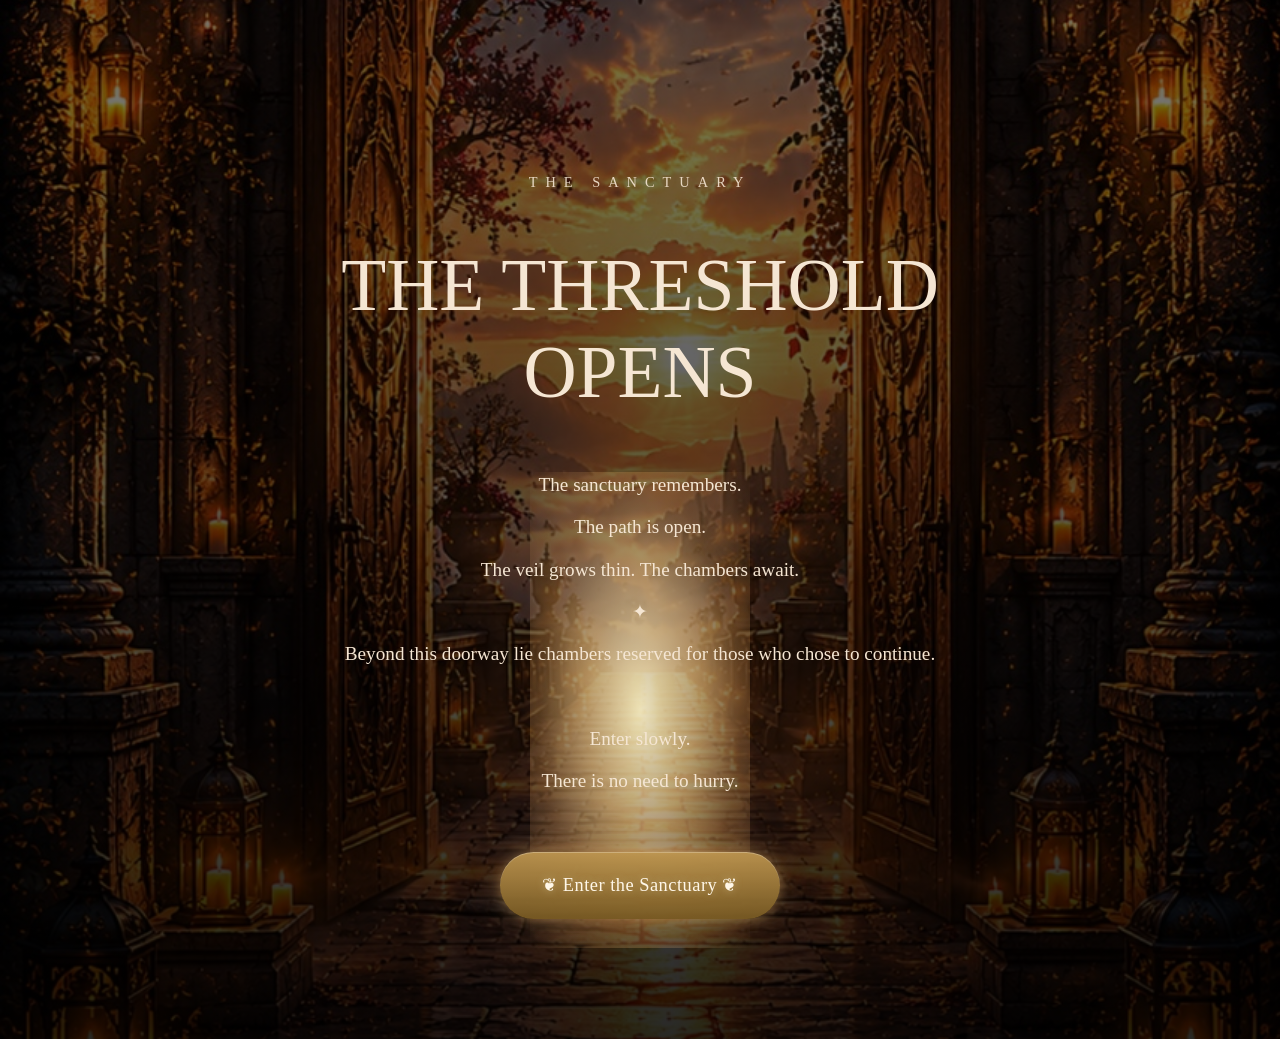
==== index.html @ 57154a26 "Update index.html" ====
<!-- THRESHOLD OPENS V1.4 -->
<!-- PART 1 OF 4 -->

<!DOCTYPE html>
<html lang="en">

<head>

<meta charset="UTF-8">

<meta
name="viewport"
content="width=device-width, initial-scale=1.0">

<title>The Threshold Opens</title>

<style>

*{
margin:0;
padding:0;
box-sizing:border-box;
}

html,
body{

min-height:100%;

overflow-x:hidden;
overflow-y:auto;

background:#000;

color:#f5e6d3;

font-family:
Georgia,
serif;

animation: pageArrival 1.8s ease-out;

}

.hero{

position:relative;

width:100%;

height:100vh;

background:

url('threshold-opens.PNG')

center center

/

cover

no-repeat;

display:flex;

align-items:center;

justify-content:center;

text-align:center;

}

.overlay{

position:absolute;

inset:0;

background:

linear-gradient(

to bottom,

rgba(0,0,0,.52),

rgba(0,0,0,.64),

rgba(0,0,0,.84)

);

z-index:0;

}

/* ===== MOON-GOLD DOORWAY GLOW ===== */

.door-glow{

position:absolute;

left:50%;
top:52%;

width:30vw;
height:52vw;

max-width:220px;
max-height:340px;

transform: translateX(-50%) scale(1, 1.4);

background: radial-gradient(
  ellipse at center,
rgba(255,240,190,0.90) 0%,
rgba(255,210,140,0.60) 35%,
rgba(255,180,100,0.25) 65%,
transparent 100%
);

mix-blend-mode:screen;

animation:

doorPulse

12s

ease-in-out

infinite;

pointer-events:none;

z-index:2;

}

@keyframes pageArrival{

from{
opacity:0;
transform:translateY(10px);
}

to{
opacity:1;
transform:translateY(0);
}

}

@keyframes doorPulse{

0%{

opacity:.55;

transform:

translate(-50%,-50%)

scale(.92, 1.3);

}

50%{

opacity:.90;

transform:

translate(-50%,-50%)

scale(1.02,1.4);

}

100%{

opacity:.55;

transform:

translate(-50%,-50%)

scale(.92,1.3);

}

}

.content{

position:relative;

z-index:3;

line-height: 1.7;
max-width:760px;

padding-left:30px;
padding-right:30px;

padding-top:18vh;

padding-bottom:10vh;

}

.logo{

font-size:.9rem;

letter-spacing:8px;

margin-bottom:48px;

opacity:.9;

text-shadow:
0 0 8px rgba(255,240,220,.18),
0 0 18px rgba(255,220,170,.10);

}

h1{

font-size:

clamp(

2.5rem,

6vw,

4.6rem

);

font-weight:400;

line-height:1.18;

margin-bottom:48px;

}

.text{

text-shadow:
0 0 10px rgba(255,245,220,.08);

font-size:

clamp(

1.05rem,

2vw,

1.2rem

);

line-height:2.2;

}

<!-- THRESHOLD OPENS V1.4 -->
<!-- PART 2 OF 4 -->

.star{

font-size:2rem;

margin:

48px

0;

opacity:.95;

}

.btn{

display:inline-block;
white-space:nowrap;
font-size:clamp(1.1rem,2.8vw,1.6rem);
font-family:Georgia, serif;
text-shadow:
0 0 8px rgba(255,240,200,.35);
letter-spacing:1px;

margin-top:50px;

padding:

18px

42px;

background:

linear-gradient(

180deg,

rgba(190,150,80,.95),

rgba(120,90,35,.95)

);

color:#fff7e8;

text-decoration:none;

font-size:1.15rem;

letter-spacing:.5px;

border:none;

border-radius:999px;

box-shadow:

0 0 12px

rgba(255,200,120,.35),

0 0 35px

rgba(255,200,120,.20),

inset 0 1px 0

rgba(255,255,255,.25);

transition:

all .4s ease;
animation:
buttonBreath
12s
ease-in-out
infinite;

}

@keyframes buttonBreath{

0%{
box-shadow:
0 0 12px rgba(255,200,120,.35),
0 0 35px rgba(255,200,120,.20),
inset 0 1px 0 rgba(255,255,255,.25);
}

50%{
box-shadow:
0 0 22px rgba(255,220,140,.50),
0 0 60px rgba(255,220,140,.30),
inset 0 1px 0 rgba(255,255,255,.35);
}

100%{
box-shadow:
0 0 12px rgba(255,200,120,.35),
0 0 35px rgba(255,200,120,.20),
inset 0 1px 0 rgba(255,255,255,.25);
}

}
  
.btn:hover{

transform:

translateY(-2px);

box-shadow:

0 0 18px

rgba(255,220,140,.45),

0 0 45px

rgba(255,220,140,.25);

}

.secondary{

margin-top:24px;

font-size:.9rem;

opacity:.6;

}

audio{

display:none;

}

/* ===== LANDSCAPE ===== */

@media (orientation:landscape){

.hero{

min-height:100vh;

height:auto;

padding:60px 0;

}

.content{

padding-top:110px;

padding-bottom:60px;

}

}

/* ===== MOBILE ===== */

@media (max-width:768px){

.content{

padding-top:16vh;

}

.logo{

margin-bottom:40px;


}

h1{

text-shadow:
0 0 22px rgba(255,240,220,.12);

margin-bottom:40px;

}

}

/* Sanctuary Ember Dust */

.embers{
    position:fixed;
    inset:0;
    pointer-events:none;
    z-index:4;
    overflow:hidden;
}

.embers span{
    position:absolute;
    bottom:-20px;

    width:6px;
    height:6px;

    border-radius:50%;

    background:#ffb347;
    box-shadow:0 0 8px #ffb347;
    opacity:.7;
  
    animation:floatUp linear infinite;
}

@keyframes floatUp{

    from{
        transform:
        translateY(0)
        translateX(0);

        opacity:0;
    }

    15%{
        opacity:.6;
    }

    85%{
        opacity:.4;
    }

    to{
        transform:
        translateY(-100vh)
        translateX(30px);

        opacity:0;
    }
}

.embers span:nth-child(1){
  left:32%;
  animation-duration:18s;
}

.embers span:nth-child(2){
  left:41%;
  animation-duration:22s;
}

.embers span:nth-child(3){
  left:47%;
  animation-duration:20s;
}

.embers span:nth-child(4){
  left:55%;
  animation-duration:24s;
}

.embers span:nth-child(5){
  left:22%;
  animation-duration:26s;
}

.embers span:nth-child(6){
  left:63%;
  animation-duration:19s;
}

.embers span:nth-child(7){
  left:45%;
  animation-duration:28s;
}

.embers span:nth-child(8){
  left:58%;
  animation-duration:23s;
}

.embers span:nth-child(9){
  left:35%;
  animation-duration:21s;
}

.embers span:nth-child(10){
  left:50%;
  animation-duration:25s;
}

.embers span:nth-child(11){
  left:66%;
  animation-duration:20s;
}

.embers span:nth-child(12){
  left:43%;
  animation-duration:24s;
}

.embers span:nth-child(13){
  left:27%;
  animation-duration:21s;
}

.embers span:nth-child(14){
  left:73%;
  animation-duration:25s;
}

.embers span:nth-child(15){
  left:52%;
  animation-duration:19s;
}

.embers span:nth-child(16){
  left:78%;
  animation-duration:27s;
}

.embers span:nth-child(1){width:5px;height:5px;}
.embers span:nth-child(2){width:8px;height:8px;}
.embers span:nth-child(3){width:6px;height:6px;}
.embers span:nth-child(4){width:10px;height:10px;}
.embers span:nth-child(5){width:7px;height:7px;}
.embers span:nth-child(6){width:5px;height:5px;}
.embers span:nth-child(7){width:9px;height:9px;}
.embers span:nth-child(8){width:6px;height:6px;}
.embers span:nth-child(9){width:8px;height:8px;}
.embers span:nth-child(10){width:5px;height:5px;}
.embers span:nth-child(11){width:10px;height:10px;}
.embers span:nth-child(12){width:7px;height:7px;}
.embers span:nth-child(13){width:5px;height:5px;}
.embers span:nth-child(14){width:9px;height:9px;}
.embers span:nth-child(15){width:6px;height:6px;}
.embers span:nth-child(16){width:8px;height:8px;}

/* Sanctuary Key Modal */

.modal{
position:fixed;
inset:0;
background:rgba(0,0,0,.88);
display:none;
align-items:flex-start;
justify-content:center;
overflow-y:auto;
padding:30px 20px;
z-index:9999;
}

.modal-box{
width:min(95%,500px);
background:#080603;
border:1px solid #6b4b1f;
border-radius:28px;
padding:40px 30px;
text-align:center;
box-shadow:
0 0 40px rgba(255,200,120,.12);

}

.modal-title{
font-size:clamp(1.5rem,3.5vw,2.6rem);
white-space:nowrap;
color:#e4c98b;
margin-bottom:20px;

}

.modal-text{

line-height:1.9;

margin-bottom:24px;

}

.modal input{

width:100%;

padding:16px;

background:#120d08;

border:1px solid #6b4b1f;

border-radius:14px;

color:#f5e6d3;

font-size:1.1rem;

text-align:center;

margin-bottom:20px;
}

.modal-error{

color:#d79d7a;

min-height:24px;

margin-bottom:18px;
}

</style>

<script data-goatcounter="https://thesanctuary.goatcounter.com/count"
        async src="//gc.zgo.at/count.js"></script>
  
</head>

<body>

<div id="sanctuaryModal" class="modal">

<div class="modal-box">

<div class="modal-title">

✦ THRESHOLD OPENS ✦

</div>

<div class="modal-text">

The passage stands before you.

<br><br>

Enter your Sanctuary Key.

</div>

<input
type="text"
id="sanctuaryInput"
placeholder="Sanctuary Key"
autocomplete="off"
autocapitalize="none"
spellcheck="false">

<div
id="sanctuaryError"
class="modal-error">

</div>

<button
class="btn"
onclick="checkSanctuaryKey()">

❦ Open the Threshold ❦

</button>

</div>

</div>
  
<div class="embers">
  <span></span>
  <span></span>
  <span></span>
  <span></span>
  <span></span>
  <span></span>
  <span></span>
  <span></span>
  <span></span>
  <span></span>
  <span></span>
  <span></span>
  <span></span>
  <span></span>
  <span></span>
  <span></span>
</div>

<audio
id="gatewayAudio"
loop>

<source
src="threshold-gateway.mp3"
type="audio/mpeg">

</audio>

<section class="hero">

<div class="overlay"></div>

<div class="door-glow"></div>

<div
id="content"
class="content">

</div>

</section>

<script>

const destination = '/welcome/';

const sanctuaryKey = "ReMemBerInG-FlaMe";

const content =

document.getElementById(

'content'

);

const visited =

localStorage.getItem(

'thresholdVisited'

);

if(!visited){

content.innerHTML = `

<!-- THRESHOLD OPENS V1.4 -->
<!-- PART 3 OF 4 -->

<div class="logo">

THE SANCTUARY

</div>

<h1>

THE THRESHOLD OPENS

</h1>

<div class="text">

<p>

The sanctuary remembers.

</p>

<p>

The path is open.

</p>

<p>

The veil grows thin.

The chambers await.

</p>

<div class="star">

✦

</div>

<p>

Beyond this doorway lie chambers

reserved for those who chose to continue.

</p>

<br>

<p>

Enter slowly.

</p>

<p>

There is no need to hurry.

</p>

</div>

<a
class="btn"
href="#"
onclick="requestKey(event)">

❦ Enter the Sanctuary ❦

</a>

`;

localStorage.setItem(

'thresholdVisited',

'true'

);

}else{

content.innerHTML = `

<div class="logo">

THE SANCTUARY

</div>

<h1>

WELCOME BACK,<br>

TRAVELER

</h1>

<div class="text">

<p>

The Archive recognizes your return.

</p>

<p>

The chambers await.

</p>

<div class="star">

✦

</div>

<p>

Some doors open only once.

</p>

<p>

Others remain open for those who remember the way.

</p>

</div>

<a
class="btn"
href="#"
onclick="requestKey(event)">

❦ Continue Your Journey ❦

</a>

`;

}

function requestKey(event){

event.preventDefault();

document.getElementById(
'sanctuaryModal'
).style.display='flex';

}

function checkSanctuaryKey(){

const entered =
document.getElementById(
'sanctuaryInput'
).value;

if(
entered.trim().toLowerCase() ===
sanctuaryKey.toLowerCase()
){

localStorage.setItem(
"sanctuary_verified",
"true"
);

window.location.href =
destination;

}else{

document.getElementById(
'sanctuaryError'
).textContent =
'The Threshold remains closed.';

}

}

const audio =

document.getElementById(

'gatewayAudio'

);

let audioStarted = false;

function startAudio(){

if(audioStarted) return;

audioStarted = true;

audio.volume = 0.08;

audio.play().catch(()=>{});

let volume = 0.08;

const fade =

setInterval(()=>{

volume += 0.01;

if(volume >= 0.22){

volume = 0.45;

clearInterval(fade);

}

audio.volume = volume;

<!-- THRESHOLD OPENS V1.4 -->
<!-- PART 4 OF 4 -->

},300);

}

document.addEventListener(

'touchstart',

startAudio,

{once:true}

);

document.addEventListener(

'click',

startAudio,

{once:true}

);

</script>

</body>

</html>
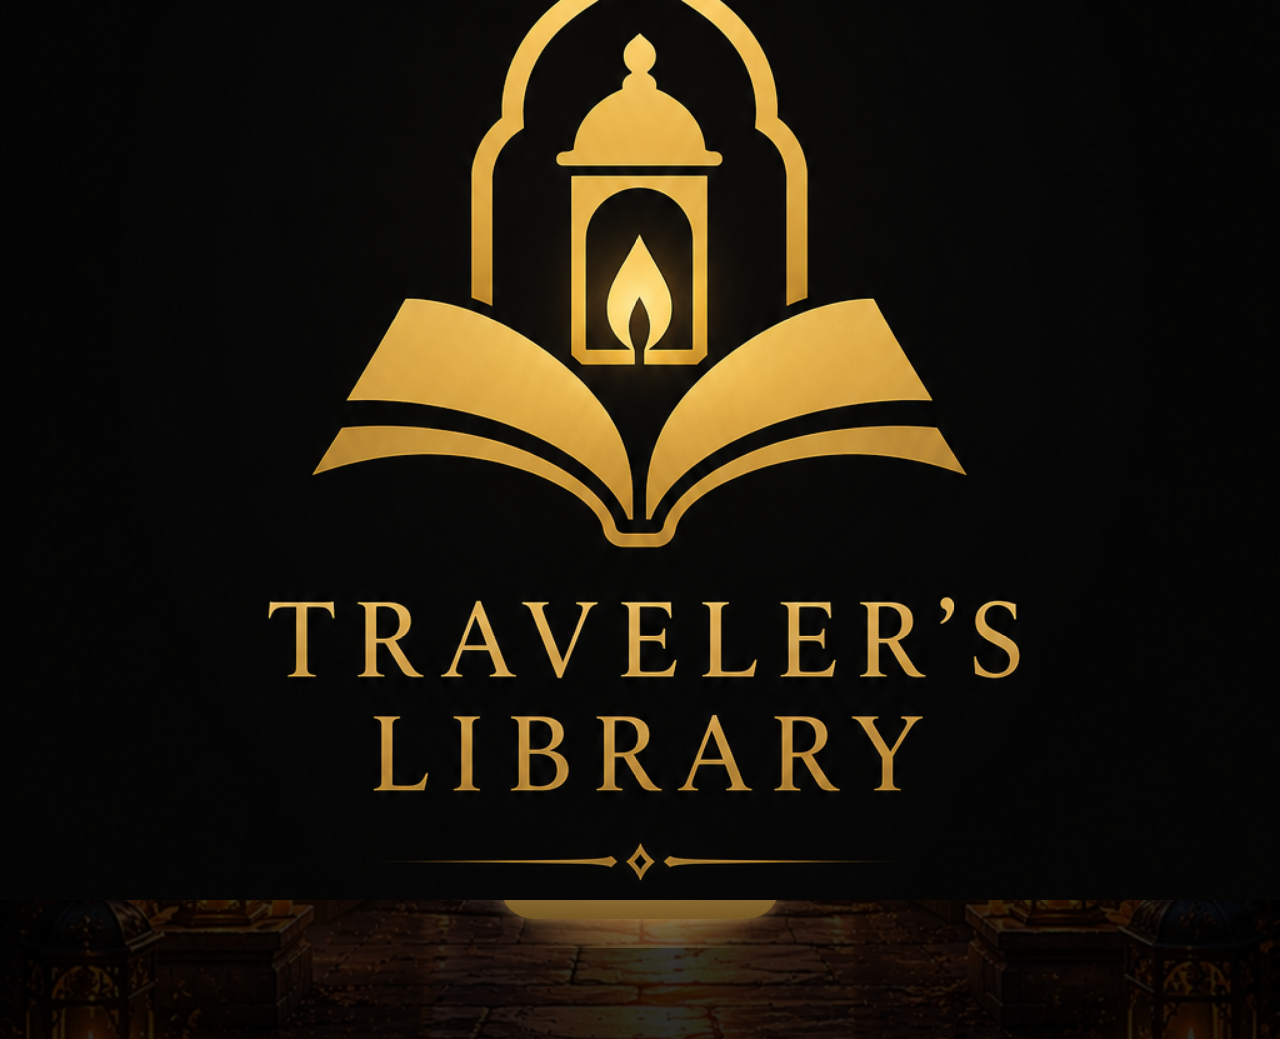
==== commit b51c616b: "Update index.html" ====
--- a/index.html
+++ b/index.html
@@ -12,6 +12,39 @@
 name="viewport"
 content="width=device-width, initial-scale=1.0">
 
+<link rel="manifest" href="manifest.json">
+
+<link rel="apple-touch-icon" href="assets/apple-touch-icon.png">
+
+<link rel="icon" type="image/png" href="assets/favicon.png">
+
+<meta name="theme-color" content="#121212">
+
+<meta property="og:title" content="Traveler's Library">
+
+<meta property="og:description"
+content="A curated collection of journeys and resources for travelers who wish to continue exploring.">
+
+<meta property="og:image"
+content="https://travelerslibrary.github.io/assets/og-card.PNG">
+
+<meta property="og:type" content="website">
+
+<meta property="og:url"
+content="https://travelerslibrary.github.io/">
+
+<meta name="twitter:card"
+content="summary_large_image">
+
+<meta name="twitter:title"
+content="Traveler's Library">
+
+<meta name="twitter:description"
+content="A curated collection of journeys and resources for travelers who wish to continue exploring.">
+
+<meta name="twitter:image"
+content="https://travelerslibrary.github.io/assets/og-card.PNG">
+  
 <title>The Threshold Opens</title>
 
 <style>
@@ -687,6 +720,24 @@
 margin-bottom:18px;
 }
 
+#startupSplash{
+  position:fixed;
+  inset:0;
+  background:#121212;
+  display:flex;
+  justify-content:center;
+  align-items:center;
+  z-index:99999;
+  opacity:1;
+  transition:opacity 1s ease;
+}
+
+#startupSplash img{
+  width:100%;
+  height:100%;
+  object-fit:cover;
+}
+  
 </style>
 
 <script data-goatcounter="https://thesanctuary.goatcounter.com/count"
@@ -695,6 +746,12 @@
 </head>
 
 <body>
+
+<div id="startupSplash">
+  <img
+    src="assets/travelers-library-splash.PNG"
+    alt="Traveler's Library">
+</div>
 
 <div id="sanctuaryModal" class="modal">
 
@@ -1070,6 +1127,35 @@
 
 </script>
 
+<script>
+if ("serviceWorker" in navigator) {
+  window.addEventListener("load", () => {
+    navigator.serviceWorker.register("/service-worker.js");
+  });
+}
+</script>
+
+<script>
+window.addEventListener("load", () => {
+
+  setTimeout(() => {
+
+    const splash =
+      document.getElementById(
+        "startupSplash"
+      );
+
+    splash.style.opacity = "0";
+
+    setTimeout(() => {
+      splash.remove();
+    }, 1000);
+
+  }, 1500);
+
+});
+</script>
+  
 </body>
 
 </html>
